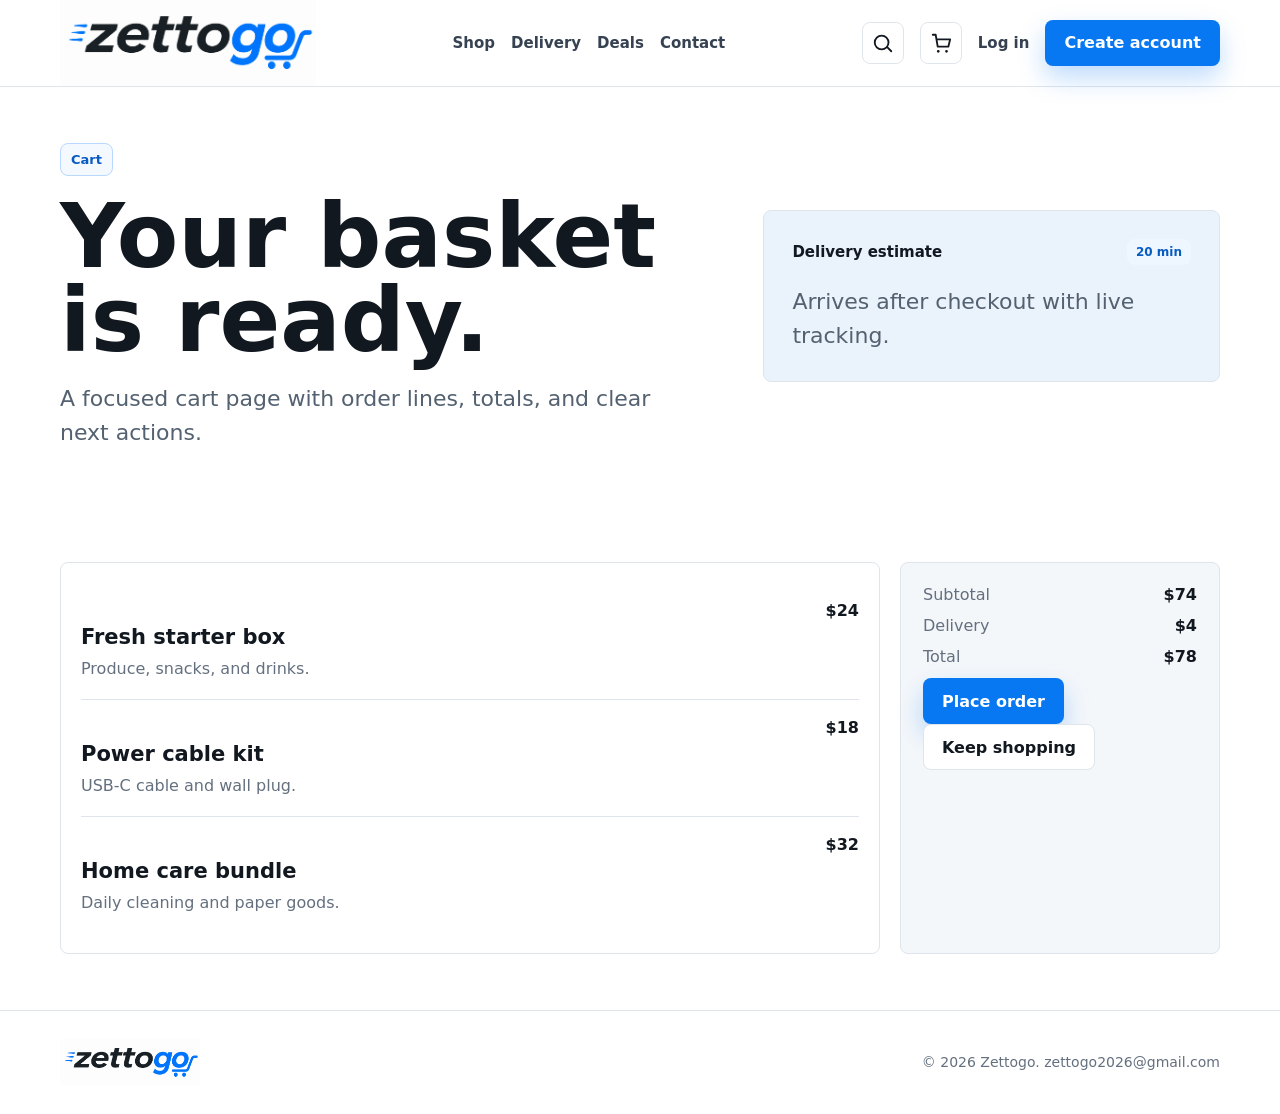
==== cart.html @ f23127ba "20250606-1 20250606" ====
﻿<!doctype html>
<html lang="en">
<head><meta charset="utf-8"><meta name="viewport" content="width=device-width, initial-scale=1"><title>Cart | Zettogo</title><link rel="stylesheet" href="styles.css"></head>
<body>
  <header class="site-header"><nav class="nav"><a class="brand" href="index.html"><img src="assets/zettogo-logo.png" alt="Zettogo"></a><div class="nav-links"><a href="shop.html">Shop</a><a href="delivery.html">Delivery</a><a href="deals.html">Deals</a><a href="contact.html">Contact</a></div><div class="nav-actions"><a class="icon-button" href="search.html" aria-label="Search"><svg viewBox="0 0 24 24" aria-hidden="true"><path d="m21 21-4.4-4.4m1.4-5.1a7.5 7.5 0 1 1-15 0 7.5 7.5 0 0 1 15 0Z" fill="none" stroke="currentColor" stroke-width="2" stroke-linecap="round"/></svg></a><a class="icon-button" href="cart.html" aria-label="Cart"><svg viewBox="0 0 24 24" aria-hidden="true"><path d="M7 8h15l-2 8H8.4L6.2 3H3" fill="none" stroke="currentColor" stroke-width="2" stroke-linecap="round" stroke-linejoin="round"/><path d="M9 21h.01M18 21h.01" fill="none" stroke="currentColor" stroke-width="3" stroke-linecap="round"/></svg></a><a class="auth-link" href="login.html">Log in</a><a class="primary-button" href="create-account.html">Create account</a><a class="menu-button" href="menu.html" aria-label="Menu"><svg viewBox="0 0 24 24" aria-hidden="true"><path d="M4 7h16M4 12h16M4 17h16" fill="none" stroke="currentColor" stroke-width="2" stroke-linecap="round"/></svg></a></div></nav></header>
  <main>
    <section class="page-hero"><div><p class="eyebrow">Cart</p><h1>Your basket is ready.</h1><p class="page-copy">A focused cart page with order lines, totals, and clear next actions.</p></div><div class="page-panel"><p class="card-title">Delivery estimate <span class="pill">20 min</span></p><p class="page-copy">Arrives after checkout with live tracking.</p></div></section>
    <section class="cart-layout">
      <div class="info-card"><div class="cart-line"><div><h3>Fresh starter box</h3><p>Produce, snacks, and drinks.</p></div><strong>$24</strong></div><div class="cart-line"><div><h3>Power cable kit</h3><p>USB-C cable and wall plug.</p></div><strong>$18</strong></div><div class="cart-line"><div><h3>Home care bundle</h3><p>Daily cleaning and paper goods.</p></div><strong>$32</strong></div></div>
      <aside class="summary"><div class="summary-row"><span>Subtotal</span><strong>$74</strong></div><div class="summary-row"><span>Delivery</span><strong>$4</strong></div><div class="summary-row"><span>Total</span><strong>$78</strong></div><a class="primary-button" href="tracking.html">Place order</a><a class="secondary-button" href="shop.html">Keep shopping</a></aside>
    </section>
  </main>
  <footer class="footer"><div class="footer-inner"><a href="index.html"><img src="assets/zettogo-logo.png" alt="Zettogo"></a><span>&copy; 2026 Zettogo. <a href="mailto:zettogo2026@gmail.com">zettogo2026@gmail.com</a></span></div></footer>
</body>
</html>
---- styles.css ----
:root {
  color-scheme: light;
  --ink: #121820;
  --muted: #64707f;
  --line: #dfe5ea;
  --blue: #0877f2;
  --blue-dark: #075bc1;
  --green: #12a66a;
  --amber: #f3a61f;
  --red: #e94b4b;
  --paper: #ffffff;
  --soft: #f4f7fa;
  --mist: #eaf2fb;
  --shadow: 0 18px 48px rgba(18, 24, 32, 0.12);
  font-family: Inter, ui-sans-serif, system-ui, -apple-system, BlinkMacSystemFont, "Segoe UI", sans-serif;
}

* {
  box-sizing: border-box;
}

body {
  margin: 0;
  background: var(--paper);
  color: var(--ink);
}

a {
  color: inherit;
  text-decoration: none;
}

button,
input {
  font: inherit;
}

.site-header {
  position: sticky;
  top: 0;
  z-index: 5;
  background: rgba(255, 255, 255, 0.92);
  border-bottom: 1px solid var(--line);
  backdrop-filter: blur(16px);
}

.nav {
  display: flex;
  align-items: center;
  justify-content: space-between;
  width: min(1160px, calc(100% - 32px));
  min-height: 74px;
  margin: 0 auto;
  gap: 24px;
}

.brand img {
  display: block;
  width: clamp(156px, 20vw, 260px);
  height: auto;
}

.nav-links,
.nav-actions {
  display: flex;
  align-items: center;
  gap: 16px;
}

.nav-links {
  color: #364251;
  font-size: 15px;
  font-weight: 650;
}

.nav-links a[aria-current="page"] {
  color: var(--blue);
}

.icon-button,
.menu-button {
  display: grid;
  place-items: center;
  width: 42px;
  height: 42px;
  border: 1px solid var(--line);
  border-radius: 8px;
  background: #fff;
  color: var(--ink);
  cursor: pointer;
}

.icon-button svg,
.menu-button svg {
  width: 22px;
  height: 22px;
}

.menu-button {
  display: none;
}

.auth-link {
  color: #364251;
  font-size: 15px;
  font-weight: 750;
  white-space: nowrap;
}

.primary-button,
.secondary-button {
  display: inline-flex;
  align-items: center;
  justify-content: center;
  gap: 8px;
  min-height: 46px;
  padding: 0 18px;
  border-radius: 8px;
  border: 1px solid transparent;
  font-weight: 750;
  cursor: pointer;
  white-space: nowrap;
}

.primary-button {
  background: var(--blue);
  color: #fff;
  box-shadow: 0 12px 26px rgba(8, 119, 242, 0.26);
}

.primary-button:hover {
  background: var(--blue-dark);
}

.secondary-button {
  background: #fff;
  color: var(--ink);
  border-color: var(--line);
}

.promo-strip {
  width: min(1160px, calc(100% - 32px));
  margin: 18px auto 0;
}

.promo-banner {
  display: block;
  overflow: hidden;
  border: 1px solid #b9d9ff;
  border-radius: 8px;
  background: var(--blue);
  box-shadow: 0 18px 46px rgba(8, 119, 242, 0.18);
}

.promo-banner img {
  display: block;
  width: 100%;
  height: auto;
}

.auth-card {
  display: grid;
  gap: 16px;
  padding: 28px;
  border: 1px solid var(--line);
  border-radius: 8px;
  background: #fff;
  box-shadow: var(--shadow);
}

.field {
  display: grid;
  gap: 8px;
}

.field label {
  color: #364251;
  font-weight: 750;
}

.field input {
  width: 100%;
  min-height: 48px;
  border: 1px solid var(--line);
  border-radius: 8px;
  padding: 0 14px;
  outline: 0;
}

.field input:focus {
  border-color: var(--blue);
  box-shadow: 0 0 0 4px rgba(8, 119, 242, 0.12);
}

.hero {
  background: linear-gradient(115deg, #ffffff 0%, #ffffff 54%, #eef6ff 54%, #eef6ff 100%);
  border-bottom: 1px solid var(--line);
}

.hero-inner {
  display: grid;
  grid-template-columns: minmax(0, 1.05fr) minmax(340px, 0.95fr);
  align-items: center;
  gap: clamp(28px, 5vw, 70px);
  width: min(1160px, calc(100% - 32px));
  min-height: calc(100vh - 74px);
  max-height: 900px;
  margin: 0 auto;
  padding: 54px 0 48px;
}

.eyebrow {
  display: inline-flex;
  align-items: center;
  gap: 8px;
  width: fit-content;
  margin: 0 0 18px;
  padding: 8px 10px;
  border: 1px solid #b9d9ff;
  border-radius: 8px;
  background: #f3f9ff;
  color: var(--blue-dark);
  font-size: 13px;
  font-weight: 750;
}

h1 {
  max-width: 760px;
  margin: 0;
  font-size: clamp(48px, 7vw, 92px);
  line-height: 0.94;
  letter-spacing: 0;
}

.hero-copy,
.page-copy {
  max-width: 640px;
  color: #536170;
  font-size: clamp(18px, 2vw, 22px);
  line-height: 1.55;
}

.hero-copy {
  margin: 24px 0 0;
}

.page-copy {
  margin: 20px 0 0;
}

.search-panel {
  display: flex;
  align-items: center;
  gap: 10px;
  width: min(620px, 100%);
  margin-top: 30px;
  padding: 8px;
  border: 1px solid var(--line);
  border-radius: 8px;
  background: #fff;
  box-shadow: var(--shadow);
}

.search-panel input {
  width: 100%;
  min-width: 0;
  border: 0;
  outline: 0;
  padding: 0 8px;
  color: var(--ink);
  font-size: 16px;
}

.hero-actions,
.button-row {
  display: flex;
  flex-wrap: wrap;
  gap: 12px;
  margin-top: 22px;
}

.quick-stats {
  display: grid;
  grid-template-columns: repeat(3, minmax(0, 1fr));
  gap: 12px;
  width: min(620px, 100%);
  margin-top: 34px;
}

.stat,
.info-card,
.product-card,
.category-card {
  border: 1px solid var(--line);
  border-radius: 8px;
  background: rgba(255, 255, 255, 0.88);
}

.stat {
  padding: 16px;
}

.stat strong {
  display: block;
  font-size: 22px;
  line-height: 1.1;
}

.stat span {
  display: block;
  margin-top: 6px;
  color: var(--muted);
  font-size: 13px;
  line-height: 1.35;
}

.brand-stage {
  position: relative;
  min-height: 520px;
}

.speed-card,
.basket-card,
.route-card {
  position: absolute;
  border: 1px solid rgba(223, 229, 234, 0.9);
  border-radius: 8px;
  background: rgba(255, 255, 255, 0.92);
  box-shadow: var(--shadow);
}

.speed-card {
  inset: 48px 0 auto auto;
  width: min(470px, 100%);
  padding: 32px;
}

.speed-card img {
  display: block;
  width: 100%;
  height: auto;
  object-fit: contain;
}

.brand-carousel {
  overflow: hidden;
  margin-top: 22px;
  border: 1px solid var(--line);
  border-radius: 8px;
  background: #fff;
}

.carousel-track {
  display: flex;
  width: max-content;
  animation: tone-scroll 22s linear infinite;
}

.tone-slide {
  width: 210px;
  aspect-ratio: 12 / 7;
  margin: 10px 0 10px 10px;
  overflow: hidden;
  border-radius: 8px;
  border: 1px solid #eef2f5;
  background: var(--soft);
  flex: 0 0 auto;
}

.tone-slide:last-child {
  margin-right: 10px;
}

.tone-slide img {
  width: 100%;
  height: 100%;
  object-fit: cover;
}

.brand-carousel:hover .carousel-track {
  animation-play-state: paused;
}

@keyframes tone-scroll {
  from {
    transform: translateX(0);
  }

  to {
    transform: translateX(-50%);
  }
}

.route-card {
  left: 8px;
  bottom: 84px;
  width: 230px;
  padding: 18px;
}

.basket-card {
  right: 18px;
  bottom: 38px;
  width: 220px;
  padding: 18px;
}

.route-line {
  position: relative;
  height: 80px;
  margin: 8px 0 0;
  border-left: 2px dashed #aac5de;
  transform: translateX(12px);
}

.route-line::before,
.route-line::after {
  position: absolute;
  left: -8px;
  width: 14px;
  height: 14px;
  border-radius: 50%;
  background: var(--green);
  content: "";
}

.route-line::before {
  top: 0;
}

.route-line::after {
  bottom: 0;
  background: var(--blue);
}

.card-title {
  display: flex;
  align-items: center;
  justify-content: space-between;
  gap: 12px;
  margin: 0;
  font-size: 15px;
  font-weight: 800;
}

.pill {
  display: inline-flex;
  align-items: center;
  min-height: 26px;
  padding: 0 9px;
  border-radius: 8px;
  background: #eef6ff;
  color: var(--blue-dark);
  font-size: 12px;
  font-weight: 800;
}

.mini-list {
  display: grid;
  gap: 10px;
  margin-top: 14px;
}

.mini-item {
  display: flex;
  align-items: center;
  justify-content: space-between;
  gap: 12px;
  padding: 9px 0;
  border-bottom: 1px solid #edf1f4;
  color: #435060;
  font-size: 13px;
}

.mini-item:last-child {
  border-bottom: 0;
}

.dot {
  display: inline-block;
  width: 10px;
  height: 10px;
  border-radius: 50%;
  background: var(--amber);
  box-shadow: 16px 0 0 var(--green), 32px 0 0 var(--blue);
}

.page-hero,
main > section {
  width: min(1160px, calc(100% - 32px));
  margin: 0 auto;
  padding: 56px 0;
}

.page-hero {
  display: grid;
  grid-template-columns: minmax(0, 0.95fr) minmax(320px, 0.65fr);
  align-items: center;
  gap: 36px;
  min-height: 360px;
}

.page-panel {
  padding: 28px;
  border: 1px solid var(--line);
  border-radius: 8px;
  background: var(--mist);
}

.section-heading {
  display: flex;
  align-items: end;
  justify-content: space-between;
  gap: 24px;
  margin-bottom: 24px;
}

h2 {
  margin: 0;
  font-size: clamp(28px, 4vw, 44px);
  line-height: 1.06;
  letter-spacing: 0;
}

.section-heading p {
  max-width: 440px;
  margin: 0;
  color: var(--muted);
  line-height: 1.55;
}

.category-grid,
.product-grid,
.info-grid {
  display: grid;
  gap: 16px;
}

.category-grid {
  grid-template-columns: repeat(4, minmax(0, 1fr));
}

.product-grid {
  grid-template-columns: repeat(3, minmax(0, 1fr));
}

.info-grid {
  grid-template-columns: repeat(3, minmax(0, 1fr));
}

.category-card {
  display: block;
  min-height: 210px;
  padding: 20px;
  background: var(--soft);
}

.category-card:nth-child(2) {
  background: #fff8e9;
}

.category-card:nth-child(3) {
  background: #eefaf4;
}

.category-card:nth-child(4) {
  background: #f5f1ff;
}

.category-icon {
  display: grid;
  place-items: center;
  width: 48px;
  height: 48px;
  border-radius: 8px;
  background: #fff;
  color: var(--blue);
  box-shadow: 0 8px 20px rgba(18, 24, 32, 0.08);
}

.category-card h3,
.product-card h3,
.info-card h3 {
  margin: 24px 0 8px;
  font-size: 21px;
  letter-spacing: 0;
}

.category-card p,
.product-card p,
.info-card p {
  margin: 0;
  color: var(--muted);
  line-height: 1.5;
}

.product-card,
.info-card {
  padding: 20px;
}

.product-top {
  display: flex;
  align-items: center;
  justify-content: space-between;
  gap: 12px;
}

.price {
  display: block;
  margin-top: 18px;
  font-size: 28px;
  font-weight: 850;
}

.product-card .secondary-button,
.product-card .primary-button {
  width: 100%;
  margin-top: 18px;
}

.delivery-band {
  width: 100%;
  max-width: none;
  background: var(--ink);
  color: #fff;
  padding: 0;
}

.delivery-inner {
  display: grid;
  grid-template-columns: 0.9fr 1.1fr;
  gap: 36px;
  width: min(1160px, calc(100% - 32px));
  margin: 0 auto;
  padding: 58px 0;
}

.delivery-inner p {
  margin: 18px 0 0;
  color: #c9d2db;
  line-height: 1.6;
  font-size: 17px;
}

.steps {
  display: grid;
  grid-template-columns: repeat(3, minmax(0, 1fr));
  gap: 12px;
}

.step {
  min-height: 176px;
  border: 1px solid rgba(255, 255, 255, 0.14);
  border-radius: 8px;
  padding: 18px;
  background: rgba(255, 255, 255, 0.07);
}

.step strong {
  display: block;
  color: #74b7ff;
  font-size: 14px;
}

.step h3 {
  margin: 30px 0 8px;
  font-size: 20px;
  letter-spacing: 0;
}

.step p {
  margin: 0;
  font-size: 14px;
  line-height: 1.45;
}

.cart-layout {
  display: grid;
  grid-template-columns: minmax(0, 1fr) 320px;
  gap: 20px;
}

.cart-line {
  display: grid;
  grid-template-columns: 1fr auto;
  gap: 16px;
  padding: 18px 0;
  border-bottom: 1px solid var(--line);
}

.cart-line:last-child {
  border-bottom: 0;
}

.summary {
  padding: 22px;
  border: 1px solid var(--line);
  border-radius: 8px;
  background: var(--soft);
}

.summary-row {
  display: flex;
  justify-content: space-between;
  gap: 14px;
  margin-bottom: 12px;
  color: var(--muted);
}

.summary-row strong {
  color: var(--ink);
}

.footer {
  border-top: 1px solid var(--line);
  background: #fff;
}

.footer-inner {
  display: flex;
  align-items: center;
  justify-content: space-between;
  gap: 20px;
  width: min(1160px, calc(100% - 32px));
  margin: 0 auto;
  padding: 28px 0;
  color: var(--muted);
  font-size: 14px;
}

.footer img {
  display: block;
  width: 140px;
  height: auto;
}

svg {
  display: block;
}

@media (max-width: 980px) {
  .nav-links,
  .nav-actions .primary-button,
  .auth-link {
    display: none;
  }

  .menu-button {
    display: grid;
  }

  .hero-inner,
  .page-hero,
  .delivery-inner,
  .cart-layout {
    grid-template-columns: 1fr;
    min-height: 0;
  }

  .brand-stage {
    min-height: 430px;
  }

  .speed-card {
    left: 0;
    right: 0;
    margin: 0 auto;
  }

  .category-grid,
  .product-grid,
  .info-grid,
  .steps {
    grid-template-columns: repeat(2, minmax(0, 1fr));
  }
}

@media (max-width: 640px) {
  .nav,
  .promo-strip,
  .hero-inner,
  .page-hero,
  main > section,
  .delivery-inner,
  .footer-inner {
    width: min(100% - 24px, 1160px);
  }

  .hero {
    background: #fff;
  }

  .promo-strip {
    margin-top: 12px;
  }

  .search-panel,
  .hero-actions,
  .button-row,
  .quick-stats,
  .section-heading,
  .footer-inner {
    align-items: stretch;
    flex-direction: column;
  }

  .search-panel {
    display: grid;
    grid-template-columns: auto 1fr;
  }

  .search-panel .primary-button {
    grid-column: 1 / -1;
    width: 100%;
  }

  .quick-stats,
  .category-grid,
  .product-grid,
  .info-grid,
  .steps {
    grid-template-columns: 1fr;
  }

  .brand-stage {
    min-height: 390px;
  }

  .speed-card {
    padding: 20px;
  }

  .tone-slide {
    width: 172px;
  }

  .route-card {
    left: 0;
    bottom: 70px;
    width: 190px;
  }

  .basket-card {
    right: 0;
    bottom: 18px;
    width: 190px;
  }
}
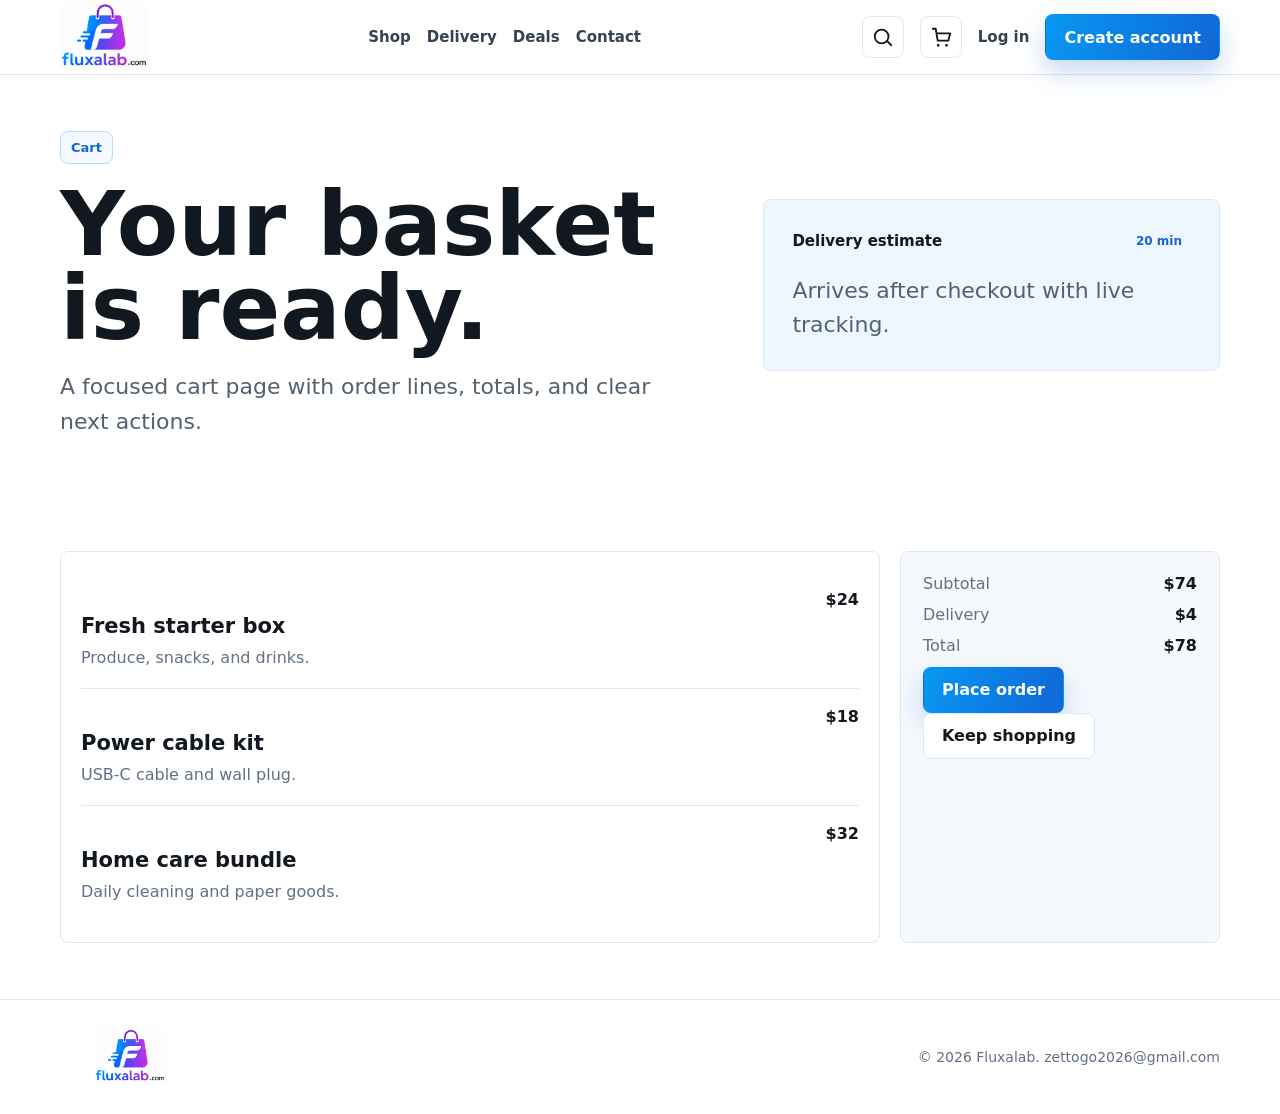
==== commit 8c4c3f0f: "20260607-2" ====
--- a/cart.html
+++ b/cart.html
@@ -1,8 +1,8 @@
 ﻿<!doctype html>
 <html lang="en">
-<head><meta charset="utf-8"><meta name="viewport" content="width=device-width, initial-scale=1"><title>Cart | Zettogo</title><link rel="stylesheet" href="styles.css"></head>
+<head><meta charset="utf-8"><meta name="viewport" content="width=device-width, initial-scale=1"><title>Cart | Fluxalab</title><link rel="stylesheet" href="styles.css"></head>
 <body>
-  <header class="site-header"><nav class="nav"><a class="brand" href="index.html"><img src="assets/zettogo-logo.png" alt="Zettogo"></a><div class="nav-links"><a href="shop.html">Shop</a><a href="delivery.html">Delivery</a><a href="deals.html">Deals</a><a href="contact.html">Contact</a></div><div class="nav-actions"><a class="icon-button" href="search.html" aria-label="Search"><svg viewBox="0 0 24 24" aria-hidden="true"><path d="m21 21-4.4-4.4m1.4-5.1a7.5 7.5 0 1 1-15 0 7.5 7.5 0 0 1 15 0Z" fill="none" stroke="currentColor" stroke-width="2" stroke-linecap="round"/></svg></a><a class="icon-button" href="cart.html" aria-label="Cart"><svg viewBox="0 0 24 24" aria-hidden="true"><path d="M7 8h15l-2 8H8.4L6.2 3H3" fill="none" stroke="currentColor" stroke-width="2" stroke-linecap="round" stroke-linejoin="round"/><path d="M9 21h.01M18 21h.01" fill="none" stroke="currentColor" stroke-width="3" stroke-linecap="round"/></svg></a><a class="auth-link" href="login.html">Log in</a><a class="primary-button" href="create-account.html">Create account</a><a class="menu-button" href="menu.html" aria-label="Menu"><svg viewBox="0 0 24 24" aria-hidden="true"><path d="M4 7h16M4 12h16M4 17h16" fill="none" stroke="currentColor" stroke-width="2" stroke-linecap="round"/></svg></a></div></nav></header>
+  <header class="site-header"><nav class="nav"><a class="brand" href="index.html"><img src="assets/fluxalab-logo.png" alt="Fluxalab"></a><div class="nav-links"><a href="shop.html">Shop</a><a href="delivery.html">Delivery</a><a href="deals.html">Deals</a><a href="contact.html">Contact</a></div><div class="nav-actions"><a class="icon-button" href="search.html" aria-label="Search"><svg viewBox="0 0 24 24" aria-hidden="true"><path d="m21 21-4.4-4.4m1.4-5.1a7.5 7.5 0 1 1-15 0 7.5 7.5 0 0 1 15 0Z" fill="none" stroke="currentColor" stroke-width="2" stroke-linecap="round"/></svg></a><a class="icon-button" href="cart.html" aria-label="Cart"><svg viewBox="0 0 24 24" aria-hidden="true"><path d="M7 8h15l-2 8H8.4L6.2 3H3" fill="none" stroke="currentColor" stroke-width="2" stroke-linecap="round" stroke-linejoin="round"/><path d="M9 21h.01M18 21h.01" fill="none" stroke="currentColor" stroke-width="3" stroke-linecap="round"/></svg></a><a class="auth-link" href="login.html">Log in</a><a class="primary-button" href="create-account.html">Create account</a><a class="menu-button" href="menu.html" aria-label="Menu"><svg viewBox="0 0 24 24" aria-hidden="true"><path d="M4 7h16M4 12h16M4 17h16" fill="none" stroke="currentColor" stroke-width="2" stroke-linecap="round"/></svg></a></div></nav></header>
   <main>
     <section class="page-hero"><div><p class="eyebrow">Cart</p><h1>Your basket is ready.</h1><p class="page-copy">A focused cart page with order lines, totals, and clear next actions.</p></div><div class="page-panel"><p class="card-title">Delivery estimate <span class="pill">20 min</span></p><p class="page-copy">Arrives after checkout with live tracking.</p></div></section>
     <section class="cart-layout">
@@ -10,7 +10,9 @@
       <aside class="summary"><div class="summary-row"><span>Subtotal</span><strong>$74</strong></div><div class="summary-row"><span>Delivery</span><strong>$4</strong></div><div class="summary-row"><span>Total</span><strong>$78</strong></div><a class="primary-button" href="tracking.html">Place order</a><a class="secondary-button" href="shop.html">Keep shopping</a></aside>
     </section>
   </main>
-  <footer class="footer"><div class="footer-inner"><a href="index.html"><img src="assets/zettogo-logo.png" alt="Zettogo"></a><span>&copy; 2026 Zettogo. <a href="mailto:zettogo2026@gmail.com">zettogo2026@gmail.com</a></span></div></footer>
+  <footer class="footer"><div class="footer-inner"><a href="index.html"><img src="assets/fluxalab-logo.png" alt="Fluxalab"></a><span>&copy; 2026 Fluxalab. <a href="mailto:zettogo2026@gmail.com">zettogo2026@gmail.com</a></span></div></footer>
 </body>
 </html>
 
+
+
--- a/styles.css
+++ b/styles.css
@@ -1,17 +1,18 @@
 :root {
   color-scheme: light;
   --ink: #121820;
-  --muted: #64707f;
-  --line: #dfe5ea;
-  --blue: #0877f2;
-  --blue-dark: #075bc1;
-  --green: #12a66a;
-  --amber: #f3a61f;
-  --red: #e94b4b;
+  --muted: #617085;
+  --line: #dfe8f2;
+  --blue: #0798f2;
+  --blue-dark: #1266d6;
+  --violet: #7b3ff2;
+  --green: #19bfa4;
+  --amber: #f5b445;
+  --red: #e94b73;
   --paper: #ffffff;
-  --soft: #f4f7fa;
-  --mist: #eaf2fb;
-  --shadow: 0 18px 48px rgba(18, 24, 32, 0.12);
+  --soft: #f5f9fd;
+  --mist: #edf7ff;
+  --shadow: 0 18px 48px rgba(18, 92, 166, 0.13);
   font-family: Inter, ui-sans-serif, system-ui, -apple-system, BlinkMacSystemFont, "Segoe UI", sans-serif;
 }
 
@@ -56,8 +57,10 @@
 
 .brand img {
   display: block;
-  width: clamp(156px, 20vw, 260px);
-  height: auto;
+  width: auto;
+  height: clamp(54px, 6vw, 70px);
+  max-width: 178px;
+  object-fit: contain;
 }
 
 .nav-links,
@@ -123,13 +126,13 @@
 }
 
 .primary-button {
-  background: var(--blue);
+  background: linear-gradient(110deg, var(--blue), var(--blue-dark));
   color: #fff;
-  box-shadow: 0 12px 26px rgba(8, 119, 242, 0.26);
+  box-shadow: 0 12px 26px rgba(18, 102, 214, 0.24);
 }
 
 .primary-button:hover {
-  background: var(--blue-dark);
+  background: linear-gradient(110deg, #0786dc, #075bc1);
 }
 
 .secondary-button {
@@ -148,8 +151,8 @@
   overflow: hidden;
   border: 1px solid #b9d9ff;
   border-radius: 8px;
-  background: var(--blue);
-  box-shadow: 0 18px 46px rgba(8, 119, 242, 0.18);
+  background: linear-gradient(110deg, var(--blue), var(--blue-dark));
+  box-shadow: 0 18px 46px rgba(18, 102, 214, 0.18);
 }
 
 .promo-banner img {
@@ -193,7 +196,7 @@
 }
 
 .hero {
-  background: linear-gradient(115deg, #ffffff 0%, #ffffff 54%, #eef6ff 54%, #eef6ff 100%);
+  background: linear-gradient(115deg, #ffffff 0%, #ffffff 54%, #edf7ff 54%, #f7fbff 100%);
   border-bottom: 1px solid var(--line);
 }
 
@@ -732,7 +735,9 @@
 .footer img {
   display: block;
   width: 140px;
+  max-height: 58px;
   height: auto;
+  object-fit: contain;
 }
 
 svg {
